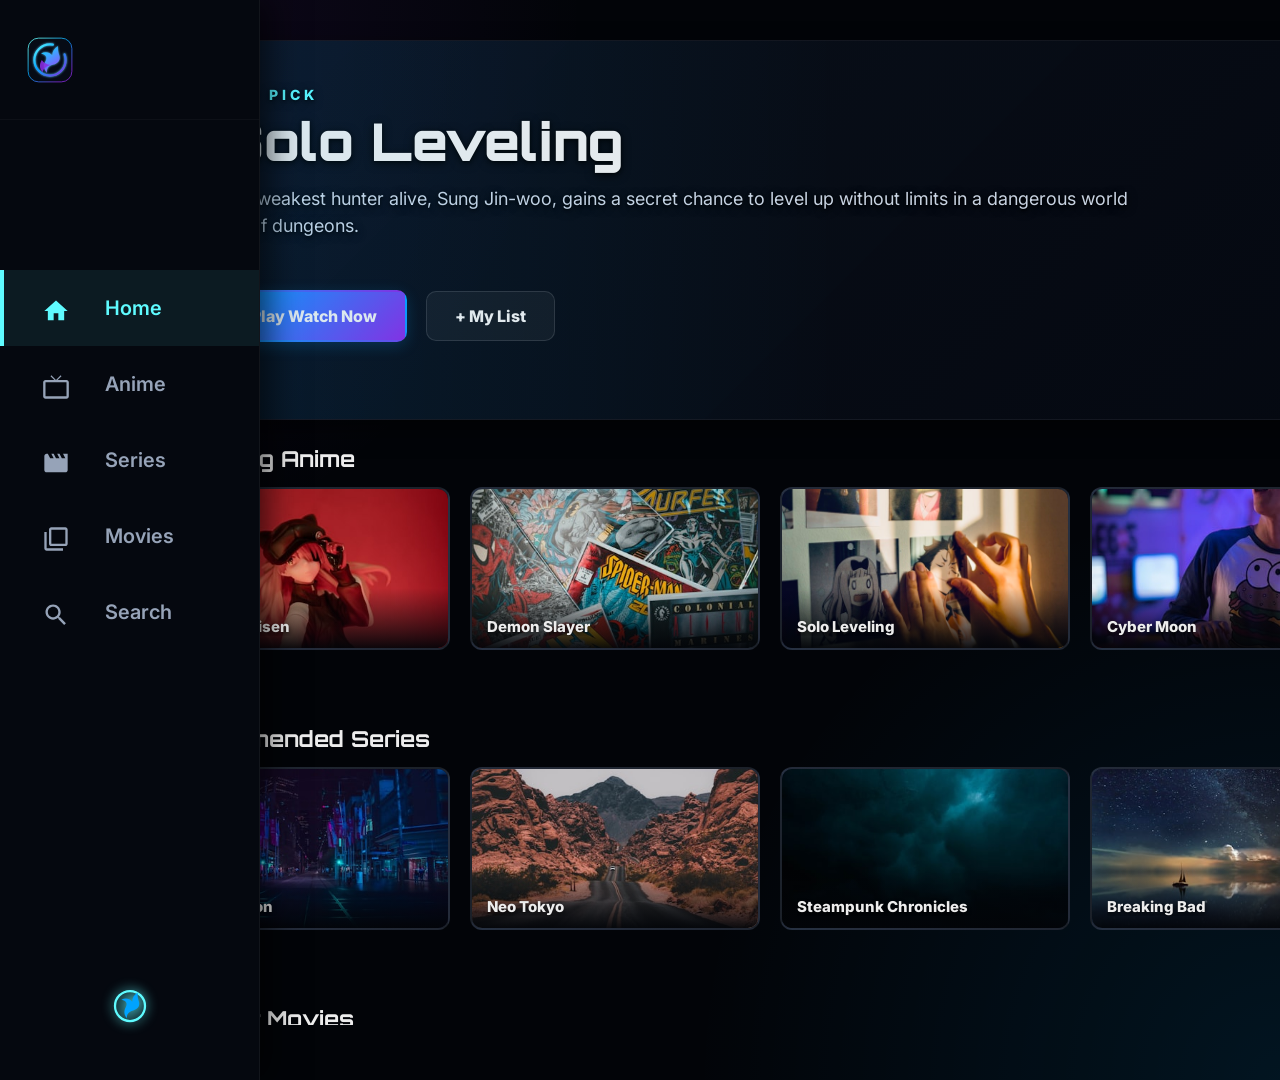
==== bravia/index.html @ 6b668cdc "Debug: Move window.onerror script block to index.html to catch JS syntax and parsing errors on legac" ====
<!DOCTYPE html>
<html lang="en">
<head>
  <meta charset="utf-8" />
  <title>Kura Streaming</title>
  <!-- Font imports with legacy browser support (Google Fonts) -->
  <link href="https://fonts.googleapis.com/css?family=Inter:400,600,800|Orbitron:700,900|Noto+Sans+JP:700&display=swap" rel="stylesheet" />
  <link rel="stylesheet" href="css/style.css?v=3" />
</head>
<body>

  <!-- Loading Screen (Splash Screen) -->
  <div id="splash-screen" class="splash-screen">
    <div class="splash-content">
      <img src="icons/kura-icon.svg" class="splash-logo" alt="Kura Logo" />
      <div class="splash-text">KURA <span class="splash-kanji" style="border:none;text-shadow:none;display:inline-block;vertical-align:middle;margin-left:10px;">
        <svg viewBox="0 0 512 512" width="56" height="56" fill="none" style="display:inline-block;vertical-align:middle;filter:drop-shadow(0 0 6px #5FFBFF);">
          <circle cx="256" cy="256" r="160" stroke="#5FFBFF" stroke-width="24"/>
          <path d="M337 112C298 137 279 170 280 211C252 174 208 166 164 189C216 199 233 226 209 272C189 309 191 354 225 388C218 344 242 316 290 303C343 288 366 250 350 205C340 177 336 149 337 112Z" fill="#00A3FF"/>
        </svg>
      </span></div>
      <div class="splash-loading-bar"><div class="splash-loading-progress"></div></div>
    </div>
  </div>

  <!-- Navigation Sidebar (Streaming Menu) -->
  <div class="sidebar" id="sidebar-menu">
    <div class="sidebar-logo">
      <img src="icons/kura-icon.svg" class="sidebar-logo-img" alt="Kura Icon" />
    </div>
    <div class="sidebar-items">
      <div class="sidebar-item active" id="sb-home" data-target="home">
        <span class="sb-icon">
          <svg viewBox="0 0 24 24" width="28" height="28" fill="currentColor" style="display:inline-block;vertical-align:middle;">
            <path d="M10 20v-6h4v6h5v-8h3L12 3 2 12h3v8z"/>
          </svg>
        </span>
        <span class="sb-label">Home</span>
      </div>
      <div class="sidebar-item" id="sb-animes" data-target="animes">
        <span class="sb-icon">
          <svg viewBox="0 0 24 24" width="28" height="28" fill="currentColor" style="display:inline-block;vertical-align:middle;">
            <path d="M21 6h-7.59l3.29-3.29L16 2l-4 4-4-4-.71.71L10.59 6H3c-1.1 0-2 .89-2 2v12c0 1.1.9 2 2 2h18c1.1 0 2-.9 2-2V8c0-1.11-.9-2-2-2zm0 14H3V8h18v12z"/>
          </svg>
        </span>
        <span class="sb-label">Anime</span>
      </div>
      <div class="sidebar-item" id="sb-series" data-target="series">
        <span class="sb-icon">
          <svg viewBox="0 0 24 24" width="28" height="28" fill="currentColor" style="display:inline-block;vertical-align:middle;">
            <path d="M18 4l2 4h-3l-2-4h-2l2 4h-3l-2-4H8l2 4H7L5 4H4c-1.1 0-1.99.9-1.99 2L2 18c0 1.1.9 2 2 2h16c1.1 0 2-.9 2-2V4h-4z"/>
          </svg>
        </span>
        <span class="sb-label">Series</span>
      </div>
      <div class="sidebar-item" id="sb-filmes" data-target="filmes">
        <span class="sb-icon">
          <svg viewBox="0 0 24 24" width="28" height="28" fill="currentColor" style="display:inline-block;vertical-align:middle;">
            <path d="M4 6H2v14c0 1.1.9 2 2 2h14v-2H4V6zm16-4H8c-1.1 0-2 .9-2 2v12c0 1.1.9 2 2 2h12c1.1 0 2-.9 2-2V4c0-1.1-.9-2-2-2zm0 14H8V4h12v12z"/>
          </svg>
        </span>
        <span class="sb-label">Movies</span>
      </div>
      <div class="sidebar-item" id="sb-search" data-target="search">
        <span class="sb-icon">
          <svg viewBox="0 0 24 24" width="28" height="28" fill="currentColor" style="display:inline-block;vertical-align:middle;">
            <path d="M15.5 14h-.79l-.28-.27C15.41 12.59 16 11.11 16 9.5 16 5.91 13.09 3 9.5 3S3 5.91 3 9.5 5.91 16 9.5 16c1.61 0 3.09-.59 4.23-1.57l.27.28v.79l5 4.99L20.49 19l-4.99-5zm-6 0C7.01 14 5 11.99 5 9.5S7.01 5 9.5 5 14 7.01 14 9.5 11.99 14 9.5 14z"/>
          </svg>
        </span>
        <span class="sb-label">Search</span>
      </div>
    </div>
    <div class="sidebar-footer" style="padding: 10px 0;">
      <svg viewBox="0 0 512 512" width="48" height="48" fill="none" style="display:block;margin:0 auto;filter:drop-shadow(0 0 6px #5FFBFF);">
        <circle cx="256" cy="256" r="160" stroke="#5FFBFF" stroke-width="24"/>
        <path d="M337 112C298 137 279 170 280 211C252 174 208 166 164 189C216 199 233 226 209 272C189 309 191 354 225 388C218 344 242 316 290 303C343 288 366 250 350 205C340 177 336 149 337 112Z" fill="#00A3FF"/>
      </svg>
    </div>
  </div>

  <!-- Main Content Container (offset right of the sidebar) -->
  <div id="main-content">

    <!-- VIEW: TITLE DETAILS (INFO + PIP) -->
    <div id="view-details" class="view">
      <div id="details-backdrop" class="details-backdrop-bg"><img id="details-backdrop-img" style="width:100%;height:100%;object-fit:cover;" src="" onerror="this.style.display='none';" /></div>
      <div class="details-overlay"></div>
      <div class="details-layout">
        <!-- Left Column: Info, Synopsis and Combos -->
        <div class="details-left">
          <div class="eyebrow" id="details-eyebrow">ANIME</div>
          <h1 id="details-title">Solo Leveling</h1>
          <div class="details-meta-row">
            <span class="meta-rating" id="details-rating">★ 9.4</span>
            <span class="meta-separator">·</span>
            <span id="details-year">2024</span>
            <span class="meta-separator">·</span>
            <span id="details-genres">Action, Adventure</span>
          </div>
          <p id="details-description">The weakest hunter alive, Sung Jin-woo, gains a secret chance to level up without limits in a dangerous world full of dungeons.</p>

          <div class="details-combos">
            <div class="combo-box" id="combo-audio">
              <span class="combo-label">Audio:</span>
              <span class="combo-value" id="val-audio">Japanese (Original)</span>
            </div>
            <div class="combo-box" id="combo-subtitle">
              <span class="combo-label">Subtitle:</span>
              <span class="combo-value" id="val-subtitle">Portuguese (SRT)</span>
            </div>
          </div>
        </div>

        <!-- Right Column: PiP Mini Player -->
        <div class="details-right">
          <div class="pip-container" id="details-pip-player">
            <video id="kuraPipPlayer" width="560" height="315" muted loop>
              <source id="pipSource" src="" type="video/mp4" />
            </video>
            <div class="pip-overlay">
              <span class="pip-icon">⛶</span>
              <span class="pip-text">Press ENTER for Full Screen</span>
            </div>
          </div>
        </div>
      </div>
    </div>

    <!-- FLOATING SELECTION MODAL (AUDIO OR SUBTITLE) -->
    <div id="selection-modal" class="options-modal">
      <div class="modal-title" id="modal-title-text">Select Option</div>
      <div class="modal-list" id="modal-options-list">
        <!-- Options injected via JS -->
      </div>
    </div>

    <!-- VIEW: CATALOG / CATEGORY BROWSE -->
    <div id="view-categories" class="view">
      <div class="categories-header">
        <div class="categories-title-container">
          <h2 id="categories-title">Catalog: Anime</h2>
          <div id="catalog-filter-btn" class="catalog-filter-btn">
            <span class="btn-icon" style="display:inline-block;vertical-align:middle;">
              <svg viewBox="0 0 24 24" width="20" height="20" fill="currentColor" style="display:inline-block;vertical-align:middle;">
                <path d="M15.5 14h-.79l-.28-.27C15.41 12.59 16 11.11 16 9.5 16 5.91 13.09 3 9.5 3S3 5.91 3 9.5 5.91 16 9.5 16c1.61 0 3.09-.59 4.23-1.57l.27.28v.79l5 4.99L20.49 19l-4.99-5zm-6 0C7.01 14 5 11.99 5 9.5S7.01 5 9.5 5 14 7.01 14 9.5 11.99 14 9.5 14z"/>
              </svg>
            </span>
            <span style="display:inline-block;vertical-align:middle;">Filter in Search</span>
          </div>
        </div>
      </div>
      <div class="categories-grid-viewport">
        <div class="categories-grid" id="categories-items-grid">
          <!-- Card grid populated via JS -->
        </div>
      </div>
    </div>

    <!-- VIEW: HOME -->
    <div id="view-home" class="view active">
      <!-- Hero Section: Featured Title -->
      <div class="hero" id="hero-banner">
        <div class="hero-glow-left"></div>
        <div class="hero-content">
          <div id="hero-details-wrapper">
            <div class="eyebrow" id="hero-eyebrow">Top Pick</div>
            <h1 id="hero-title">Solo Leveling</h1>
            <p id="hero-description">The weakest hunter alive, Sung Jin-woo, gains a secret chance to level up without limits in a dangerous world full of dungeons.</p>
          </div>
          <div class="buttons">
            <div class="btn" id="hero-btn-play">Play Watch Now</div>
            <div class="btn alt" id="hero-btn-list">+ My List</div>
          </div>
        </div>
        <div class="hero-feature">
          <div class="poster-card" id="hero-poster"><img id="hero-poster-img" style="width:100%;height:100%;object-fit:cover;" src="" onerror="this.style.display='none';" /></div>
        </div>
      </div>

      <!-- Vertically Scrollable Rails Container -->
      <div class="rails-viewport" id="rails-viewport">
        <div class="rails-y-container" id="rails-y-container">

          <!-- Rail 1: Anime -->
          <div class="section" id="section-0">
            <h3 class="section-title">Trending Anime</h3>
            <div class="rail-container">
              <div class="rail" id="rail-0">
                <!-- Populated via JS -->
              </div>
            </div>
          </div>

          <!-- Rail 2: Series -->
          <div class="section" id="section-1">
            <h3 class="section-title">Recommended Series</h3>
            <div class="rail-container">
              <div class="rail" id="rail-1">
                <!-- Populated via JS -->
              </div>
            </div>
          </div>

          <!-- Rail 3: Movies -->
          <div class="section" id="section-2">
            <h3 class="section-title">Popular Movies</h3>
            <div class="rail-container">
              <div class="rail" id="rail-2">
                <!-- Populated via JS -->
              </div>
            </div>
          </div>

        </div>
      </div>
    </div>

    <!-- VIEW: SEARCH -->
    <div id="view-search" class="view">
      <div class="search-layout">
        <!-- Left Column: Search Field and Keyboard -->
        <div class="search-left-panel">
          <div class="search-input-box" id="search-box">
            <span class="search-icon">⌕</span>
            <div class="search-placeholder" id="search-input-text">Type to search...</div>
          </div>

          <!-- Virtual Keyboard for Remote Control -->
          <div class="keyboard" id="virtual-keyboard">
            <!-- Keys generated dynamically by keyboard.js -->
          </div>
        </div>

        <!-- Right Column: Filters + Results -->
        <div class="search-right-panel">
          <div class="search-filters-group" id="search-filters-container" style="margin-bottom: 20px;">
            <!-- Search filters injected via JS -->
          </div>
          <h3 class="search-results-title" id="results-title" style="margin-top: 10px;">Search Results</h3>
          <div class="search-results" id="search-results-list">
            <!-- Result items inserted dynamically -->
            <div class="search-no-results">Use the keyboard to start searching.</div>
          </div>
        </div>
      </div>
    </div>

  </div> <!-- end main-content -->

  <!-- VIEW: VIDEO PLAYER (OVERLAY) -->
  <div id="view-player" class="player-overlay">
    <video id="kuraPlayer" width="1920" height="1080">
      <source id="playerSource" src="" type="video/mp4" />
    </video>

    <!-- SRT Subtitles -->
    <div id="subtitles" class="player-subtitles"></div>

    <!-- Controls -->
    <div id="player-controls" class="player-controls">
      <div class="player-title" id="player-media-title">Solo Leveling - Episode 1</div>
      <div class="player-timeline-bar">
        <div class="player-timeline-progress" id="player-progress"></div>
      </div>
      <div class="player-time-row">
        <span id="player-current-time">00:00</span>
        <span id="player-total-time">00:00</span>
      </div>
      <div class="player-instructions">Press BACK to return to the catalog</div>
    </div>
  </div>

  <!-- Scripts -->
  <script>
    window.onerror = function(message, source, lineno, colno, error) {
      var errText = "Global Error: " + message + " at " + source + ":" + lineno + (colno ? ":" + colno : "");
      alert(errText);
      var splash = document.getElementById('splash-screen');
      if (splash) {
        splash.style.display = 'block';
        var splashContent = splash.querySelector('.splash-content');
        if (splashContent) {
          splashContent.innerHTML += '<div style="color:#ff5f5f; font-size:18px; margin-top:20px; text-align:left; background: rgba(0,0,0,0.85); padding:15px; border:2px solid red; font-family:monospace; word-wrap:break-word; z-index: 10000; position: relative;">' + errText + '</div>';
        }
      }
      return false;
    };
  </script>
  <script src="js/keyboard.js?v=3"></script>
  <script src="js/app.js?v=3"></script>
</body>
</html>
---- bravia/css/style.css ----
/* ==========================================================================
   KURA BRAVIA APP — STYLE SYSTEM (Bravia 2012 / Opera Presto Compliant)
   - Fundo Super Escuro para Cinema
   - Barra Lateral Dinâmica (Sidebar)
   - Trilhos Verticais e Horizontais Otimizados
   ========================================================================== */

/* Reset Geral e Fundo */
* {
  box-sizing: border-box;
  margin: 0;
  padding: 0;
}

body {
  background-color: #020408; /* Fundo extremamente escuro */
  background-image: 
    radial-gradient(circle at 0% 0%, rgba(138, 43, 226, 0.12), transparent 35%),
    radial-gradient(circle at 100% 100%, rgba(0, 163, 255, 0.1), transparent 35%);
  color: #EDEDED;
  font-family: 'Inter', Arial, sans-serif;
  overflow: hidden;
  width: 1920px;
  height: 1080px;
}

/* ==========================================================================
   TELA DE CARREGAMENTO (SPLASH SCREEN)
   ========================================================================== */
.splash-screen {
  position: absolute;
  top: 0;
  left: 0;
  width: 1920px;
  height: 1080px;
  background-color: #020408;
  z-index: 9999;
  display: block;
}

.splash-content {
  position: absolute;
  top: 50%;
  left: 50%;
  width: 600px;
  height: 400px;
  margin-top: -200px;
  margin-left: -300px;
  text-align: center;
}

.splash-logo {
  height: 180px;
  margin-bottom: 25px;
}

.splash-text {
  font-family: 'Orbitron', sans-serif;
  font-weight: 900;
  font-size: 56px;
  letter-spacing: 4px;
  color: #EDEDED;
  margin-bottom: 30px;
}

.splash-kanji {
  color: #5FFBFF;
  border-left: 2px solid #5FFBFF;
  padding-left: 15px;
  text-shadow: 0 0 10px #5FFBFF;
}

.splash-loading-bar {
  width: 380px;
  height: 6px;
  background-color: #111827;
  margin: 0 auto;
  border-radius: 3px;
  overflow: hidden;
}

.splash-loading-progress {
  width: 30%;
  height: 100%;
  background: linear-gradient(90deg, #00A3FF, #8A2BE2);
  border-radius: 3px;
}

/* ==========================================================================
   BARRA LATERAL DE NAVEGAÇÃO (SIDEBAR)
   ========================================================================== */
.sidebar {
  position: absolute;
  top: 0;
  left: 0;
  width: 100px;
  height: 1080px;
  background-color: #05080F;
  border-right: 1px solid rgba(255, 255, 255, 0.05);
  z-index: 100;
  overflow: hidden;
}

.sidebar.expanded {
  width: 260px;
  box-shadow: 10px 0 30px rgba(0, 0, 0, 0.6);
}

.sidebar-logo {
  height: 120px;
  width: 100%;
  display: block;
  padding-left: 25px;
  padding-top: 35px;
  border-bottom: 1px solid rgba(255, 255, 255, 0.03);
  box-sizing: border-box;
}

.sidebar-logo-img {
  height: 50px;
  width: 50px;
  display: inline-block;
  vertical-align: middle;
}

.sidebar-items {
  margin-top: 150px;
  width: 100%;
}

.sidebar-item {
  display: block;
  height: 76px;
  padding-left: 32px;
  color: #96A3B8;
  cursor: pointer;
  border-left: 4px solid transparent;
  width: 260px; /* Largura total interna para caber os textos */
  box-sizing: border-box;
}

.sb-icon {
  font-size: 32px;
  width: 40px;
  margin-right: 25px;
  text-align: center;
  display: inline-block;
  vertical-align: middle;
  line-height: 76px;
}

.sb-icon svg {
  width: 28px !important;
  height: 28px !important;
  display: inline-block;
  vertical-align: middle;
}

.sb-label {
  font-family: 'Inter', sans-serif;
  font-weight: 600;
  font-size: 20px;
  opacity: 0;
  white-space: nowrap;
  display: inline-block;
  vertical-align: middle;
  line-height: 76px;
}

/* Exibe os textos quando expandido */
.sidebar.expanded .sb-label {
  opacity: 1;
}

/* Foco e Ativo na Sidebar */
.sidebar-item.focused {
  color: #5FFBFF;
  background-color: rgba(95, 251, 255, 0.08);
  border-left: 4px solid #5FFBFF;
}

.sidebar-item.active {
  color: #00A3FF;
}

.sidebar-item.active.focused {
  color: #5FFBFF;
}

.sidebar-footer {
  position: absolute;
  bottom: 40px;
  left: 0;
  width: 100%;
  text-align: center;
}

.logo-kanji {
  font-family: 'Noto Sans JP', sans-serif;
  font-size: 36px;
  color: #5FFBFF;
  text-shadow: 0 0 10px #5FFBFF;
}

/* ==========================================================================
   CONTEÚDO PRINCIPAL (ÁREA DE VISUALIZAÇÕES)
   ========================================================================== */
#main-content {
  position: absolute;
  top: 0;
  left: 100px; /* Sidebar fixa em 100px */
  width: 1820px;
  height: 1080px;
  z-index: 5;
}

.view {
  position: absolute;
  top: 0;
  left: 0;
  width: 1820px;
  height: 1080px;
  padding: 40px 60px 40px 60px;
  opacity: 0;
  visibility: hidden;
}

.view.active {
  opacity: 1;
  visibility: visible;
}

@keyframes fadeIn {
  from { opacity: 0; transform: translate3d(0, 10px, 0); }
  to { opacity: 1; transform: translate3d(0, 0, 0); }
}

.fade-in-el {
  animation: fadeIn 0.25s ease-out forwards;
}

/* ==========================================================================
   SEÇÃO HERO (DESTAQUE)
   ========================================================================== */
.hero {
  position: relative;
  width: 1700px;
  height: 380px;
  border-radius: 20px;
  background: linear-gradient(135deg, rgba(16, 24, 40, 0.6), rgba(3, 7, 14, 0.95));
  border: 1px solid rgba(255, 255, 255, 0.05);
  margin-bottom: 25px;
  overflow: hidden;
  box-shadow: 0 10px 25px rgba(0, 0, 0, 0.5);
}

.hero-glow-left {
  position: absolute;
  left: 0;
  top: 0;
  width: 40%;
  height: 100%;
  background: linear-gradient(90deg, rgba(0, 163, 255, 0.1), transparent);
  pointer-events: none;
}

.hero-content {
  float: left;
  width: 1050px;
  height: 100%;
  padding: 45px 60px;
}

.eyebrow {
  color: #5FFBFF;
  text-transform: uppercase;
  letter-spacing: 4px;
  font-weight: 800;
  font-size: 14px;
  margin-bottom: 10px;
  text-shadow: 0 2px 10px rgba(0, 0, 0, 0.95), 0 1px 3px rgba(0, 0, 0, 0.9);
}

.hero h1 {
  font-family: 'Orbitron', sans-serif;
  font-weight: 900;
  font-size: 52px;
  margin-bottom: 15px;
  line-height: 1.1;
  color: #EDEDED;
  text-shadow: 0 2px 10px rgba(0, 0, 0, 0.95), 0 1px 3px rgba(0, 0, 0, 0.9);
}

.hero p {
  color: #c8d3e2;
  font-size: 18px;
  line-height: 1.5;
  margin-bottom: 25px;
  height: 80px;
  overflow: hidden;
  text-shadow: 0 2px 10px rgba(0, 0, 0, 0.95), 0 1px 3px rgba(0, 0, 0, 0.9);
}

.buttons {
  display: block;
}

.btn {
  display: inline-block;
  vertical-align: middle;
  font-family: 'Inter', sans-serif;
  font-weight: 800;
  font-size: 16px;
  color: #EDEDED;
  background: linear-gradient(135deg, #00A3FF, #8A2BE2);
  padding: 14px 28px;
  border-radius: 10px;
  margin-right: 15px;
  box-shadow: 0 4px 15px rgba(0, 163, 255, 0.2);
  border: 2px solid transparent;
}

.btn.alt {
  background: rgba(255, 255, 255, 0.05);
  border: 1px solid rgba(255, 255, 255, 0.12);
  box-shadow: none;
}

.btn.focused {
  border: 2px solid #5FFBFF;
  box-shadow: 0 0 18px rgba(95, 251, 255, 0.7);
  transform: scale(1.02);
}

.hero-feature {
  float: right;
  width: 590px;
  height: 100%;
  position: relative;
}

#hero-details-wrapper, .poster-card {
  transition: opacity 0.15s ease-out;
  opacity: 1;
}

.poster-card {
  width: 500px;
  height: 290px;
  position: absolute;
  top: 45px;
  right: 50px;
  border-radius: 12px;
  background-size: cover;
  background-position: center;
  border: 1px solid rgba(255, 255, 255, 0.1);
  background: linear-gradient(135deg, #151f32 0%, #080d16 100%);
}

/* ==========================================================================
   VIEWPORT E ROLAGEM VERTICAL DE TRILHOS (RAILS)
   ========================================================================== */
.rails-viewport {
  position: relative;
  width: 1700px;
  height: 580px; /* Área visível para os trilhos */
  overflow: hidden;
}

.rails-y-container {
  position: absolute;
  top: 0;
  left: 0;
  width: 100%;
}

.section {
  width: 100%;
  height: 270px; /* Altura de cada trilho individual */
  margin-bottom: 10px;
}

.section-title {
  font-family: 'Orbitron', sans-serif;
  font-size: 22px;
  font-weight: 700;
  margin-bottom: 15px;
  color: #EDEDED;
  padding-left: 5px;
}

.rail-container {
  width: 100%;
  height: 210px;
  overflow: hidden;
  position: relative;
}

.rail {
  position: absolute;
  top: 0;
  left: 0;
  height: 210px;
  white-space: nowrap;
}

/* Card de Mídia */
.card {
  display: inline-block;
  vertical-align: top;
  width: 290px;
  height: 163px;
  border-radius: 12px;
  margin-right: 20px;
  border: 2px solid rgba(255, 255, 255, 0.08);
  background: linear-gradient(135deg, #151f32 0%, #080d16 100%);
  position: relative;
  overflow: hidden;
}

.card-img {
  position: absolute;
  top: 0;
  left: 0;
  width: 100%;
  height: 100%;
  object-fit: cover;
}

.card-overlay {
  position: absolute;
  bottom: 0;
  left: 0;
  width: 100%;
  height: 60px;
  background: linear-gradient(to top, rgba(2, 4, 8, 0.95), transparent);
  padding: 12px 15px;
  box-sizing: border-box;
}

.card-title {
  font-size: 15px;
  font-weight: 800;
  color: #EDEDED;
  overflow: hidden;
  text-overflow: ellipsis;
  white-space: nowrap;
  width: 100%;
  text-shadow: 0 2px 4px rgba(0,0,0,0.8);
  position: absolute;
  bottom: 12px;
  left: 15px;
  right: 15px;
  width: auto;
}

.card.focused {
  border: 2px solid #5FFBFF;
  box-shadow: 0 0 16px rgba(95, 251, 255, 0.75);
}

/* ==========================================================================
   TELA DE BUSCA (Ajustada para o novo container)
   ========================================================================== */
.search-layout {
  width: 1700px;
  height: 900px;
  margin-top: 40px;
}

.search-left-panel {
  float: left;
  width: 760px;
  height: 100%;
}

.search-input-box {
  width: 700px;
  height: 70px;
  background-color: #0A0E17;
  border: 2px solid rgba(255, 255, 255, 0.08);
  border-radius: 12px;
  margin-bottom: 30px;
  padding: 0 25px;
  display: flex;
  align-items: center;
}

.search-input-box.focused {
  border: 2px solid #5FFBFF;
  box-shadow: 0 0 15px rgba(95, 251, 255, 0.35);
}

.search-icon {
  font-size: 28px;
  color: #96A3B8;
  margin-right: 15px;
}

.search-placeholder {
  font-size: 22px;
  color: #96A3B8;
  width: 100%;
  overflow: hidden;
  white-space: nowrap;
}

/* Teclado */
.keyboard {
  width: 700px;
  height: 480px;
}

.keyboard-row {
  margin-bottom: 12px;
  clear: both;
}

.key {
  float: left;
  width: 56px;
  height: 56px;
  background-color: #0A0E17;
  border: 1px solid rgba(255, 255, 255, 0.08);
  color: #EDEDED;
  font-size: 20px;
  font-weight: 800;
  text-align: center;
  line-height: 56px;
  margin-right: 12px;
  border-radius: 8px;
  cursor: pointer;
}

.key.space {
  width: 260px;
}

.key.backspace, .key.clear {
  width: 124px;
  font-size: 16px;
}

.key.focused {
  background: linear-gradient(135deg, #00A3FF, #8A2BE2);
  border: 1px solid #5FFBFF;
  color: #FFFFFF;
  box-shadow: 0 0 15px rgba(95, 251, 255, 0.6);
}

/* Resultados Busca */
.search-right-panel {
  float: right;
  width: 900px;
  height: 100%;
  padding-left: 40px;
  border-left: 1px solid rgba(255, 255, 255, 0.05);
}

.search-results-title {
  font-family: 'Orbitron', sans-serif;
  font-size: 24px;
  color: #EDEDED;
  margin-bottom: 25px;
}

.search-results {
  width: 100%;
  height: 700px;
  overflow-y: hidden;
}

.search-no-results {
  font-size: 20px;
  color: #96A3B8;
  text-align: center;
  margin-top: 200px;
}

.result-item {
  width: 820px;
  height: 110px;
  background-color: #0A0E17;
  border: 1px solid rgba(255, 255, 255, 0.08);
  border-radius: 12px;
  margin-bottom: 15px;
  padding: 12px 20px;
  display: flex;
  align-items: center;
}

.result-item.focused {
  border: 2px solid #5FFBFF;
  box-shadow: 0 0 15px rgba(95, 251, 255, 0.55);
}

.result-thumb {
  width: 140px;
  height: 80px;
  border-radius: 8px;
  background-size: cover;
  background-position: center;
  margin-right: 20px;
}

.result-info {
  flex: 1;
}

.result-title {
  font-size: 20px;
  font-weight: 800;
  color: #EDEDED;
  margin-bottom: 6px;
}

.result-meta {
  font-size: 14px;
  color: #96A3B8;
}

/* ==========================================================================
   REPRODUTOR DE VÍDEO (OVERLAY)
   ========================================================================== */
.player-overlay {
  display: none;
  position: absolute;
  top: 0;
  left: 0;
  width: 1920px;
  height: 1080px;
  background-color: #000000;
  z-index: 999;
}

.player-overlay.active {
  display: block;
}

#kuraPlayer {
  position: absolute;
  top: 0;
  left: 0;
  width: 1920px;
  height: 1080px;
  z-index: 1000;
  background-color: #000000;
}

.player-subtitles {
  position: absolute;
  bottom: 120px;
  left: 0;
  width: 1920px;
  text-align: center;
  z-index: 1002;
  font-size: 42px;
  font-weight: 800;
  color: #FFFFFF;
  font-family: 'Inter', sans-serif;
  text-shadow: 
    3px 3px 0px #000, 
    -3px -3px 0px #000, 
    3px -3px 0px #000, 
    -3px 3px 0px #000, 
    0px 3px 0px #000, 
    0px -3px 0px #000, 
    3px 0px 0px #000, 
    -3px 0px 0px #000;
  padding: 0 100px;
  pointer-events: none;
}

.player-controls {
  position: absolute;
  bottom: 0;
  left: 0;
  width: 1920px;
  height: 220px;
  background: linear-gradient(to top, rgba(2, 4, 8, 0.98) 60%, transparent);
  padding: 40px 100px;
  z-index: 1001;
  display: block;
  opacity: 1;
  transition: opacity 0.5s ease-out;
}

.player-controls.hidden {
  opacity: 0;
  pointer-events: none;
}

.player-title {
  font-family: 'Orbitron', sans-serif;
  font-size: 26px;
  font-weight: 800;
  color: #EDEDED;
  margin-bottom: 15px;
}

.player-timeline-bar {
  width: 1720px;
  height: 8px;
  background-color: rgba(255, 255, 255, 0.12);
  border-radius: 4px;
  margin-bottom: 12px;
  position: relative;
}

.player-timeline-progress {
  width: 0%;
  height: 100%;
  background: linear-gradient(90deg, #00A3FF, #8A2BE2);
  border-radius: 4px;
  position: absolute;
  top: 0;
  left: 0;
}

.player-time-row {
  display: flex;
  justify-content: space-between;
  font-size: 16px;
  color: #96A3B8;
  margin-bottom: 10px;
}

.player-instructions {
  font-size: 14px;
  color: #5FFBFF;
  text-align: center;
  letter-spacing: 1px;
  text-transform: uppercase;
}

/* ==========================================================================
   TELA DE CATEGORIAS / FILTRAGEM DE GÊNEROS
   ========================================================================== */
.categories-header {
  margin-bottom: 25px;
}

.categories-title-container {
  display: block;
  position: relative;
  margin-bottom: 20px;
  width: 1700px;
}

.catalog-filter-btn {
  font-family: 'Inter', sans-serif;
  font-weight: 700;
  font-size: 15px;
  color: #EDEDED;
  background: rgba(255, 255, 255, 0.05);
  border: 1px solid rgba(255, 255, 255, 0.12);
  border-radius: 12px;
  padding: 10px 22px;
  cursor: pointer;
  transition: all 0.15s ease-out;
  display: inline-block;
  position: absolute;
  right: 0;
  bottom: -5px;
  box-sizing: border-box;
  white-space: nowrap;
}

.catalog-filter-btn.focused {
  background: linear-gradient(135deg, #00A3FF, #8A2BE2);
  border-color: #5FFBFF;
  box-shadow: 0 0 15px rgba(95, 251, 255, 0.55);
  transform: scale(1.05);
}

.catalog-filter-btn .btn-icon {
  display: inline-block;
  vertical-align: middle;
  margin-right: 8px;
}

#categories-title {
  font-family: 'Orbitron', sans-serif;
  font-size: 32px;
  font-weight: 700;
  color: #EDEDED;
  margin-bottom: 0px;
}

.filters-group {
  display: block;
  margin-top: 15px;
  margin-bottom: 25px;
}

.filter-row-container {
  display: block;
  margin-bottom: 12px;
  height: 38px;
  line-height: 38px;
}

.filter-row-label {
  display: inline-block;
  font-family: 'Orbitron', sans-serif;
  font-size: 14px;
  color: #96A3B8;
  width: 140px;
  text-transform: uppercase;
  vertical-align: middle;
}

.filter-row-items {
  display: inline-block;
  vertical-align: middle;
}

.filter-tab {
  display: inline-block;
  padding: 0 20px;
  height: 32px;
  line-height: 30px;
  background-color: rgba(255, 255, 255, 0.04);
  border: 1px solid rgba(255, 255, 255, 0.08);
  color: #96A3B8;
  border-radius: 16px;
  font-size: 15px;
  font-weight: 600;
  margin-right: 12px;
  cursor: pointer;
  vertical-align: middle;
  box-sizing: border-box;
  transition: all 0.15s ease-out;
}

.filter-tab.active {
  color: #5FFBFF;
  background-color: rgba(0, 163, 255, 0.15);
  border-color: #00A3FF;
  font-weight: 800;
}

.filter-tab.focused {
  border-color: #5FFBFF;
  box-shadow: 0 0 12px rgba(95, 251, 255, 0.5);
  color: #5FFBFF;
  background-color: rgba(95, 251, 255, 0.08);
}

.categories-grid-viewport {
  width: 1700px;
  height: 720px;
  overflow: hidden;
  position: relative;
}

.categories-grid {
  width: 100%;
  position: absolute;
  top: 0;
  left: 0;
}

/* Grid Cards (Exibidos em 4 Colunas) */
.grid-card {
  display: inline-block;
  vertical-align: top;
  width: 390px;
  height: 220px;
  border-radius: 12px;
  margin-right: 30px;
  margin-bottom: 30px;
  border: 2px solid rgba(255, 255, 255, 0.08);
  background: linear-gradient(135deg, #151f32 0%, #080d16 100%);
  position: relative;
  overflow: hidden;
}

.grid-card-img {
  position: absolute;
  top: 0;
  left: 0;
  width: 100%;
  height: 100%;
  object-fit: cover;
}

.grid-card-overlay {
  position: absolute;
  bottom: 0;
  left: 0;
  width: 100%;
  height: 70px;
  background: linear-gradient(to top, rgba(2, 4, 8, 0.95), transparent);
  padding: 12px 18px;
  box-sizing: border-box;
}

.grid-card-title {
  font-size: 16px;
  font-weight: 800;
  color: #EDEDED;
  overflow: hidden;
  text-overflow: ellipsis;
  white-space: nowrap;
  width: 100%;
  text-shadow: 0 2px 4px rgba(0,0,0,0.8);
  position: absolute;
  bottom: 12px;
  left: 18px;
  right: 18px;
  width: auto;
}

.grid-card.focused {
  border: 2px solid #5FFBFF;
  box-shadow: 0 0 16px rgba(95, 251, 255, 0.75);
}

.categories-no-results {
  font-size: 20px;
  color: #96A3B8;
  text-align: center;
  margin-top: 150px;
}

/* ==========================================================================
   TELA DE DETALHES COM PLAYER PIP
   ========================================================================== */
.details-backdrop-bg {
  position: absolute;
  left: 0;
  top: 0;
  width: 1820px;
  height: 1080px;
  background-size: cover;
  background-position: center;
  z-index: 1;
  background-repeat: no-repeat;
}

.details-overlay {
  position: absolute;
  left: 0;
  top: 0;
  width: 1820px;
  height: 1080px;
  /* Camada preta translúcida uniforme + gradiente para garantir contraste legível da sinopse e textos */
  background: rgba(2, 4, 8, 0.8) linear-gradient(to right, #020408 50%, rgba(2, 4, 8, 0.4) 100%);
  z-index: 2;
}

/* Modal Suspenso para Escolha de Áudio / Legenda (Design Premium) */
.options-modal {
  display: none;
  position: absolute;
  top: 50%;
  left: 50%;
  width: 540px;
  margin-top: -240px;
  margin-left: -270px;
  background-color: #0A0E17;
  background-image: linear-gradient(135deg, rgba(10, 14, 23, 0.98), rgba(3, 7, 14, 0.99));
  border: 2px solid rgba(255, 255, 255, 0.12);
  border-radius: 20px;
  padding: 35px;
  z-index: 500;
  box-shadow: 0 20px 50px rgba(0, 0, 0, 0.95);
}

.modal-title {
  font-family: 'Orbitron', sans-serif;
  font-size: 24px;
  font-weight: 800;
  color: #5FFBFF;
  margin-bottom: 25px;
  text-align: center;
  letter-spacing: 1px;
  text-transform: uppercase;
}

.modal-list {
  display: block;
}

.modal-item {
  padding: 16px 24px;
  font-size: 18px;
  color: #96A3B8;
  border-radius: 12px;
  margin-bottom: 12px;
  cursor: pointer;
  display: flex;
  justify-content: space-between;
  align-items: center;
  border: 1px solid transparent;
  transition: all 0.15s ease-out;
  background-color: rgba(255, 255, 255, 0.02);
}

.modal-item.selected {
  color: #00A3FF;
  font-weight: 800;
}

.modal-item.focused {
  background-color: rgba(95, 251, 255, 0.08);
  border-color: #5FFBFF;
  color: #5FFBFF;
  box-shadow: 0 0 15px rgba(95, 251, 255, 0.35);
}

.modal-item-check {
  font-size: 20px;
  color: #5FFBFF;
  font-weight: 800;
}

.details-layout {
  position: relative;
  z-index: 3;
  width: 1700px;
  height: 800px;
  margin-top: 80px;
  padding-left: 20px;
}

.details-left {
  float: left;
  width: 980px;
  padding-right: 40px;
}

.details-right {
  float: right;
  width: 680px;
  padding-top: 60px;
  display: flex;
  justify-content: center;
}

.details-meta-row {
  font-size: 20px;
  color: #c8d3e2;
  margin-bottom: 25px;
  font-weight: 600;
  text-shadow: 0 2px 8px rgba(0, 0, 0, 0.95), 0 1px 3px rgba(0, 0, 0, 0.9);
}

.meta-rating {
  color: #FFC700;
  font-weight: 800;
}

.meta-separator {
  margin: 0 10px;
  color: rgba(255, 255, 255, 0.2);
}

#details-title {
  font-family: 'Orbitron', sans-serif;
  font-weight: 900;
  font-size: 56px;
  margin-bottom: 18px;
  line-height: 1.1;
  color: #EDEDED;
  text-shadow: 0 2px 12px rgba(0, 0, 0, 0.98), 0 1px 4px rgba(0, 0, 0, 0.95);
}

#details-description {
  color: #c8d3e2;
  font-size: 19px;
  line-height: 1.6;
  margin-bottom: 40px;
  height: 160px;
  overflow: hidden;
  text-shadow: 0 2px 8px rgba(0, 0, 0, 0.95), 0 1px 3px rgba(0, 0, 0, 0.9);
}

.details-combos {
  display: block;
}

.combo-box {
  display: inline-block;
  background-color: rgba(255, 255, 255, 0.04);
  border: 1px solid rgba(255, 255, 255, 0.08);
  padding: 16px 28px;
  border-radius: 12px;
  margin-right: 20px;
  cursor: pointer;
}

.combo-box.focused {
  border: 2px solid #5FFBFF;
  box-shadow: 0 0 15px rgba(95, 251, 255, 0.55);
  background-color: rgba(95, 251, 255, 0.08);
}

.combo-label {
  color: #96A3B8;
  margin-right: 12px;
  font-weight: 600;
  font-size: 17px;
}

.combo-value {
  color: #EDEDED;
  font-weight: 800;
  font-size: 17px;
}

/* Picture-in-Picture Mini Player */
.pip-container {
  width: 560px;
  height: 315px;
  border-radius: 16px;
  overflow: hidden;
  position: relative;
  border: 2px solid rgba(255, 255, 255, 0.08);
  background-color: #000000;
  box-shadow: 0 10px 30px rgba(0,0,0,0.6);
}

.pip-container.focused {
  border: 2px solid #5FFBFF;
  box-shadow: 0 0 25px rgba(95, 251, 255, 0.8);
}

#kuraPipPlayer {
  width: 100%;
  height: 100%;
  object-fit: cover;
  background-color: #000000;
  border-radius: 16px;
}

.pip-overlay {
  position: absolute;
  bottom: 0;
  left: 0;
  width: 100%;
  height: 60px;
  background: linear-gradient(to top, rgba(0, 0, 0, 0.9), transparent);
  display: flex;
  align-items: center;
  justify-content: center;
  color: #EDEDED;
  font-size: 15px;
  font-weight: 600;
  pointer-events: none;
}

.pip-icon {
  font-size: 20px;
  margin-right: 8px;
  color: #5FFBFF;
}
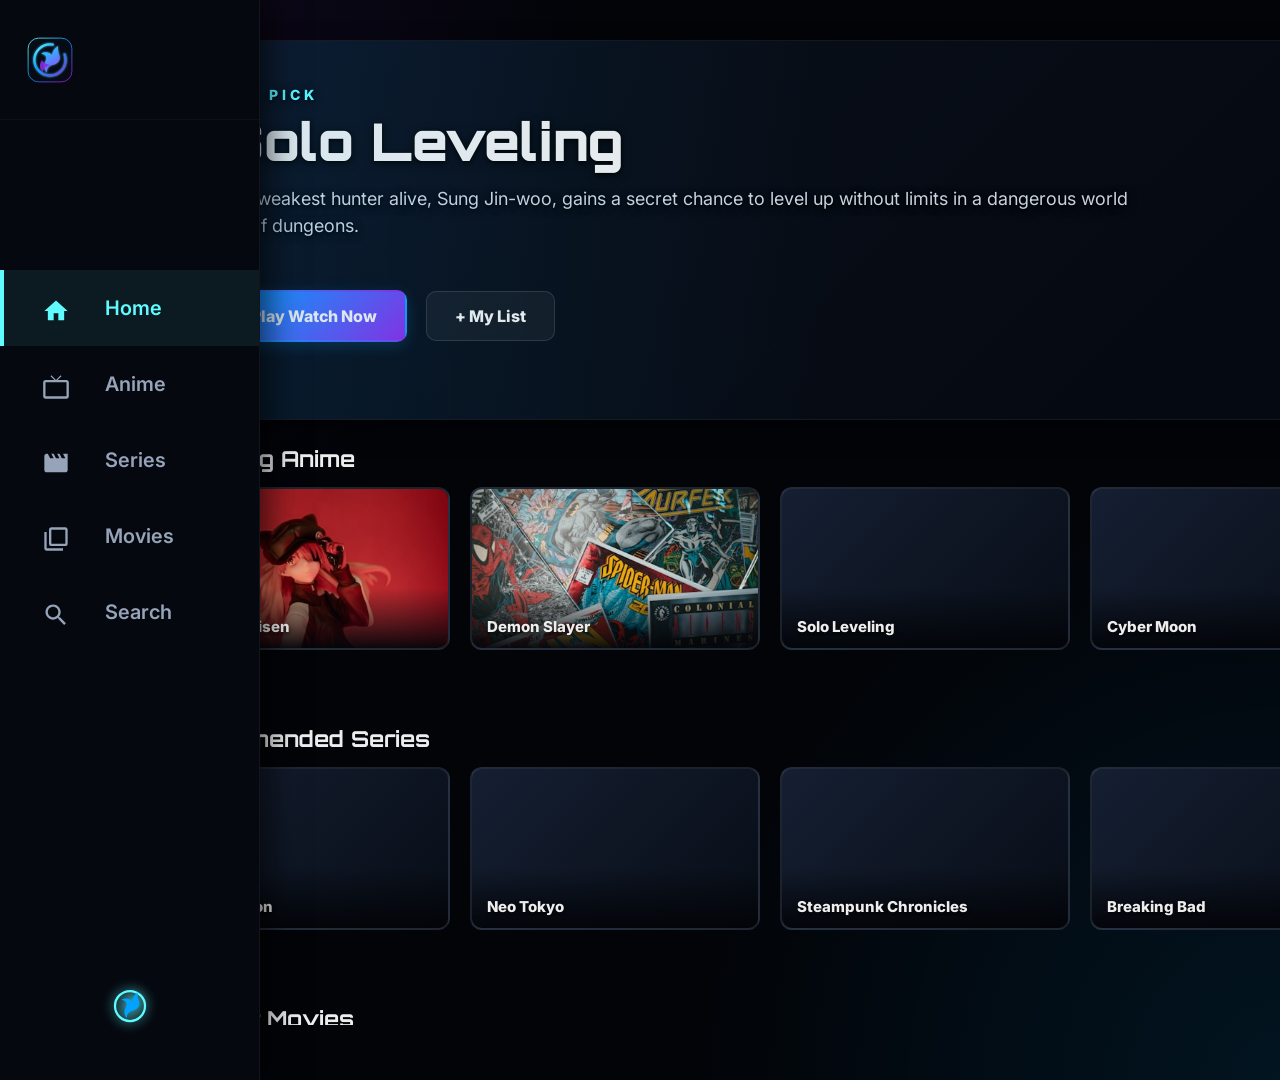
==== commit e78cbe3d: "Fix: Move catalog filter button next to title on the left and increase background contrast" ====
--- a/bravia/index.html
+++ b/bravia/index.html
@@ -5,7 +5,7 @@
   <title>Kura Streaming</title>
   <!-- Font imports with legacy browser support (Google Fonts) -->
   <link href="https://fonts.googleapis.com/css?family=Inter:400,600,800|Orbitron:700,900|Noto+Sans+JP:700&display=swap" rel="stylesheet" />
-  <link rel="stylesheet" href="css/style.css?v=3" />
+  <link rel="stylesheet" href="css/style.css?v=5" />
 </head>
 <body>
 
@@ -272,8 +272,34 @@
 
   <!-- Scripts -->
   <script>
+    // Remote logging utility
+    function remoteLog(path, query) {
+      try {
+        var img = new Image();
+        img.src = path + "?t=" + new Date().getTime() + "&" + query;
+      } catch(e) {}
+    }
+
+    // Log browser info on startup
+    remoteLog("/log_browser_ua", "ua=" + encodeURIComponent(navigator.userAgent));
+
+    // Log supported features
+    try {
+      var features = [
+        "querySelectorAll:" + (typeof document.querySelectorAll),
+        "addEventListener:" + (typeof window.addEventListener),
+        "JSON:" + (typeof JSON),
+        "flex:" + (typeof document.body.style.flex !== 'undefined' || typeof document.body.style.webkitFlex !== 'undefined')
+      ].join(" | ");
+      remoteLog("/log_browser_features", "info=" + encodeURIComponent(features));
+    } catch(e) {}
+
     window.onerror = function(message, source, lineno, colno, error) {
       var errText = "Global Error: " + message + " at " + source + ":" + lineno + (colno ? ":" + colno : "");
+      
+      // Send error to Python console
+      remoteLog("/log_browser_error", "msg=" + encodeURIComponent(errText));
+
       alert(errText);
       var splash = document.getElementById('splash-screen');
       if (splash) {
@@ -286,7 +312,7 @@
       return false;
     };
   </script>
-  <script src="js/keyboard.js?v=3"></script>
-  <script src="js/app.js?v=3"></script>
+  <script src="js/keyboard.js?v=4"></script>
+  <script src="js/app.js?v=4"></script>
 </body>
 </html>
--- a/bravia/css/style.css
+++ b/bravia/css/style.css
@@ -742,7 +742,6 @@
 
 .categories-title-container {
   display: block;
-  position: relative;
   margin-bottom: 20px;
   width: 1700px;
 }
@@ -752,16 +751,14 @@
   font-weight: 700;
   font-size: 15px;
   color: #EDEDED;
-  background: rgba(255, 255, 255, 0.05);
-  border: 1px solid rgba(255, 255, 255, 0.12);
+  background: rgba(255, 255, 255, 0.08);
+  border: 2px solid rgba(255, 255, 255, 0.25);
   border-radius: 12px;
   padding: 10px 22px;
   cursor: pointer;
   transition: all 0.15s ease-out;
   display: inline-block;
-  position: absolute;
-  right: 0;
-  bottom: -5px;
+  vertical-align: middle;
   box-sizing: border-box;
   white-space: nowrap;
 }
@@ -785,6 +782,9 @@
   font-weight: 700;
   color: #EDEDED;
   margin-bottom: 0px;
+  display: inline-block;
+  vertical-align: middle;
+  margin-right: 25px;
 }
 
 .filters-group {
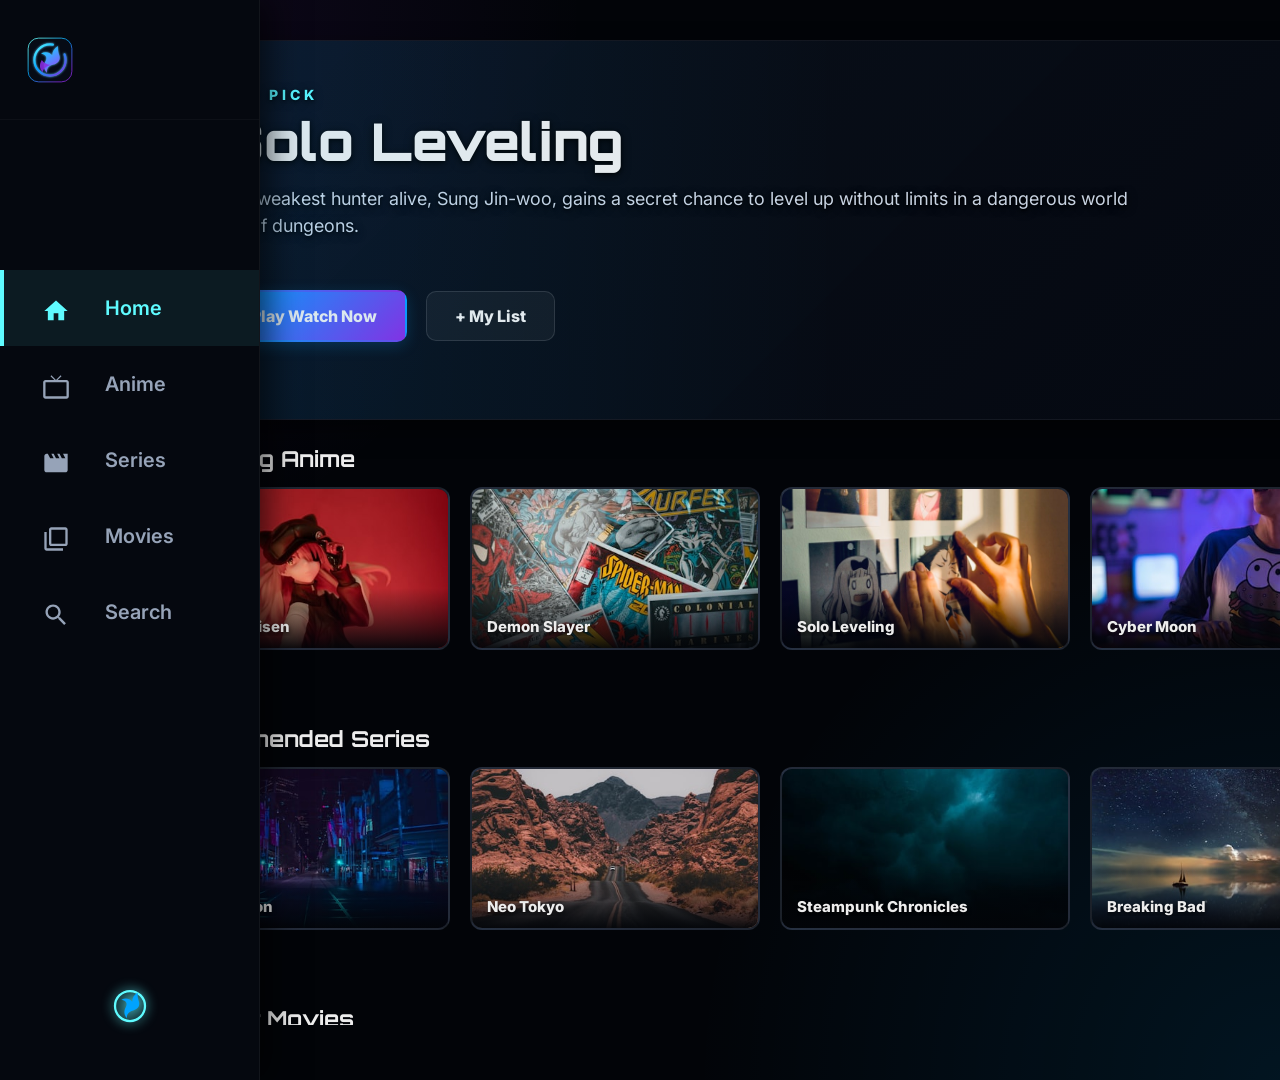
==== commit f0968cce: "Fix: Wrap video currentTime changes in try-catch to prevent DOMException INVALID_STATE_ERR and add W" ====
--- a/bravia/index.html
+++ b/bravia/index.html
@@ -5,7 +5,7 @@
   <title>Kura Streaming</title>
   <!-- Font imports with legacy browser support (Google Fonts) -->
   <link href="https://fonts.googleapis.com/css?family=Inter:400,600,800|Orbitron:700,900|Noto+Sans+JP:700&display=swap" rel="stylesheet" />
-  <link rel="stylesheet" href="css/style.css?v=5" />
+  <link rel="stylesheet" href="css/style.css?v=6" />
 </head>
 <body>
 
@@ -312,7 +312,7 @@
       return false;
     };
   </script>
-  <script src="js/keyboard.js?v=4"></script>
-  <script src="js/app.js?v=4"></script>
+  <script src="js/keyboard.js?v=5"></script>
+  <script src="js/app.js?v=5"></script>
 </body>
 </html>
--- a/bravia/css/style.css
+++ b/bravia/css/style.css
@@ -1114,12 +1114,16 @@
 .pip-container {
   width: 560px;
   height: 315px;
+  -webkit-border-radius: 16px;
+  -moz-border-radius: 16px;
   border-radius: 16px;
   overflow: hidden;
   position: relative;
   border: 2px solid rgba(255, 255, 255, 0.08);
   background-color: #000000;
   box-shadow: 0 10px 30px rgba(0,0,0,0.6);
+  /* Hack to force WebKit/Opera to clip accelerated video borders */
+  -webkit-mask-image: -webkit-radial-gradient(white, black);
 }
 
 .pip-container.focused {
@@ -1132,6 +1136,8 @@
   height: 100%;
   object-fit: cover;
   background-color: #000000;
+  -webkit-border-radius: 16px;
+  -moz-border-radius: 16px;
   border-radius: 16px;
 }
 
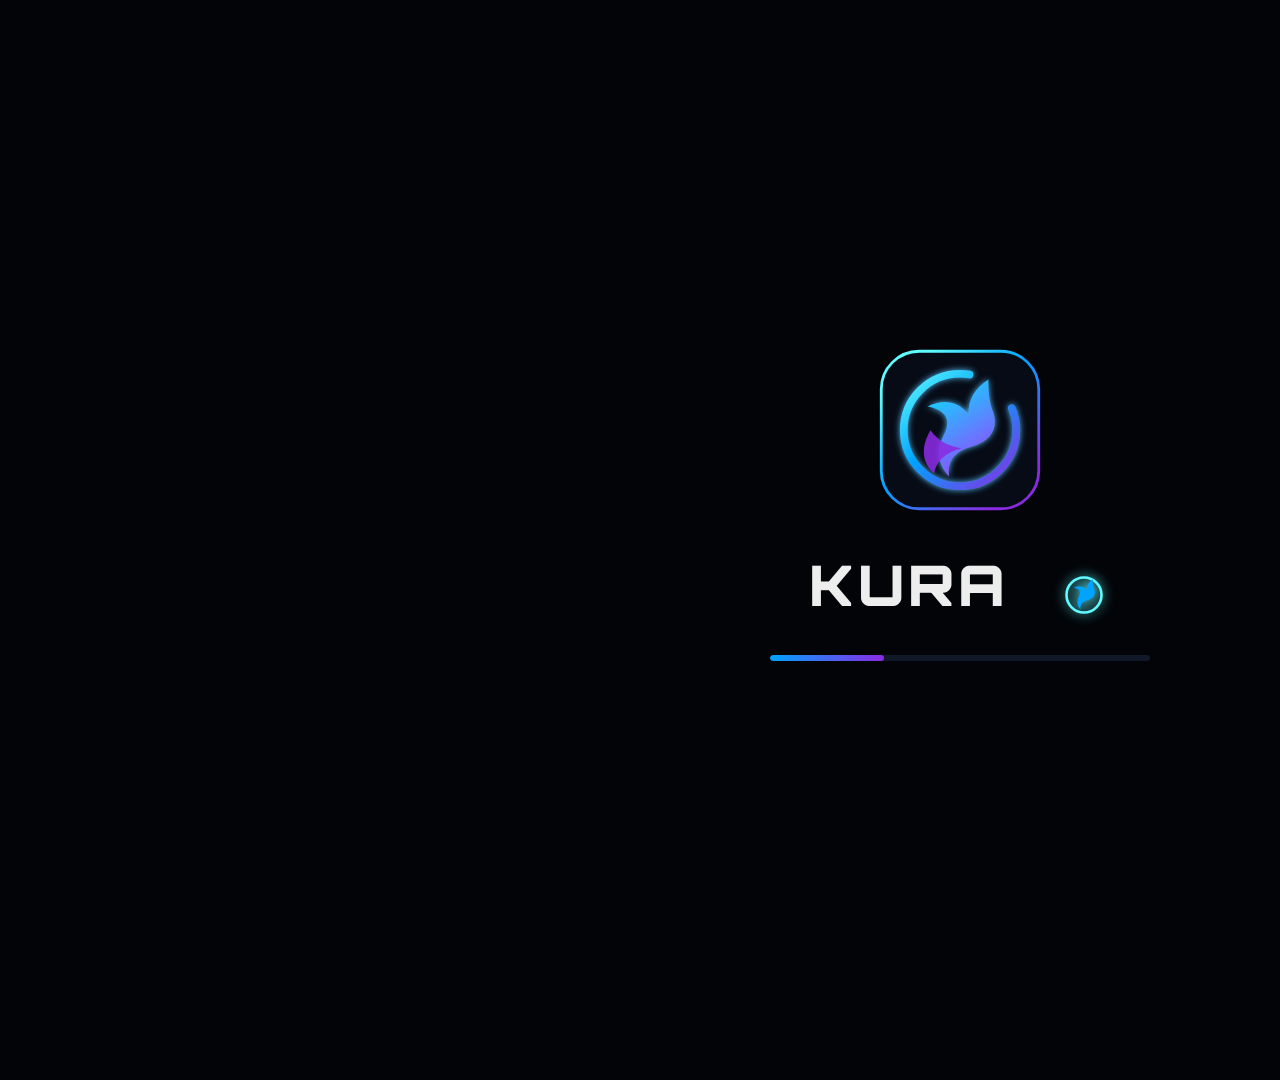
==== commit 9881889c: "Fix: Replace unicode icon with centered inline SVG Play button in details page PiP overlay" ====
--- a/bravia/index.html
+++ b/bravia/index.html
@@ -5,7 +5,7 @@
   <title>Kura Streaming</title>
   <!-- Font imports with legacy browser support (Google Fonts) -->
   <link href="https://fonts.googleapis.com/css?family=Inter:400,600,800|Orbitron:700,900|Noto+Sans+JP:700&display=swap" rel="stylesheet" />
-  <link rel="stylesheet" href="css/style.css?v=6" />
+  <link rel="stylesheet" href="css/style.css?v=7" />
 </head>
 <body>
 
@@ -118,7 +118,11 @@
               <source id="pipSource" src="" type="video/mp4" />
             </video>
             <div class="pip-overlay">
-              <span class="pip-icon">⛶</span>
+              <div class="pip-play-btn">
+                <svg viewBox="0 0 24 24">
+                  <path d="M8 5v14l11-7z"/>
+                </svg>
+              </div>
               <span class="pip-text">Press ENTER for Full Screen</span>
             </div>
           </div>
@@ -312,7 +316,7 @@
       return false;
     };
   </script>
-  <script src="js/keyboard.js?v=5"></script>
-  <script src="js/app.js?v=5"></script>
+  <script src="js/keyboard.js?v=6"></script>
+  <script src="js/app.js?v=6"></script>
 </body>
 </html>
--- a/bravia/css/style.css
+++ b/bravia/css/style.css
@@ -1143,22 +1143,44 @@
 
 .pip-overlay {
   position: absolute;
-  bottom: 0;
-  left: 0;
-  width: 100%;
-  height: 60px;
-  background: linear-gradient(to top, rgba(0, 0, 0, 0.9), transparent);
-  display: flex;
-  align-items: center;
-  justify-content: center;
-  color: #EDEDED;
-  font-size: 15px;
-  font-weight: 600;
+  top: 0;
+  left: 0;
+  width: 100%;
+  height: 100%;
+  background: rgba(0, 0, 0, 0.45);
+  text-align: center;
   pointer-events: none;
-}
-
-.pip-icon {
-  font-size: 20px;
-  margin-right: 8px;
-  color: #5FFBFF;
-}
+  box-sizing: border-box;
+}
+
+.pip-play-btn {
+  width: 70px;
+  height: 70px;
+  background: rgba(0, 163, 255, 0.85);
+  border: 3px solid #5FFBFF;
+  -webkit-border-radius: 35px;
+  -moz-border-radius: 35px;
+  border-radius: 35px;
+  margin: 95px auto 18px auto; /* Centered inside 315px height */
+  box-shadow: 0 0 18px rgba(95, 251, 255, 0.5);
+  position: relative;
+}
+
+.pip-play-btn svg {
+  width: 32px;
+  height: 32px;
+  fill: #FFFFFF;
+  margin-top: 17px;
+  margin-left: 21px; /* Visual center offset for play triangle */
+  display: block;
+}
+
+.pip-text {
+  display: block;
+  color: #EDEDED;
+  font-size: 16px;
+  font-weight: 800;
+  text-transform: uppercase;
+  letter-spacing: 1.5px;
+  text-shadow: 0 2px 5px rgba(0, 0, 0, 0.95);
+}
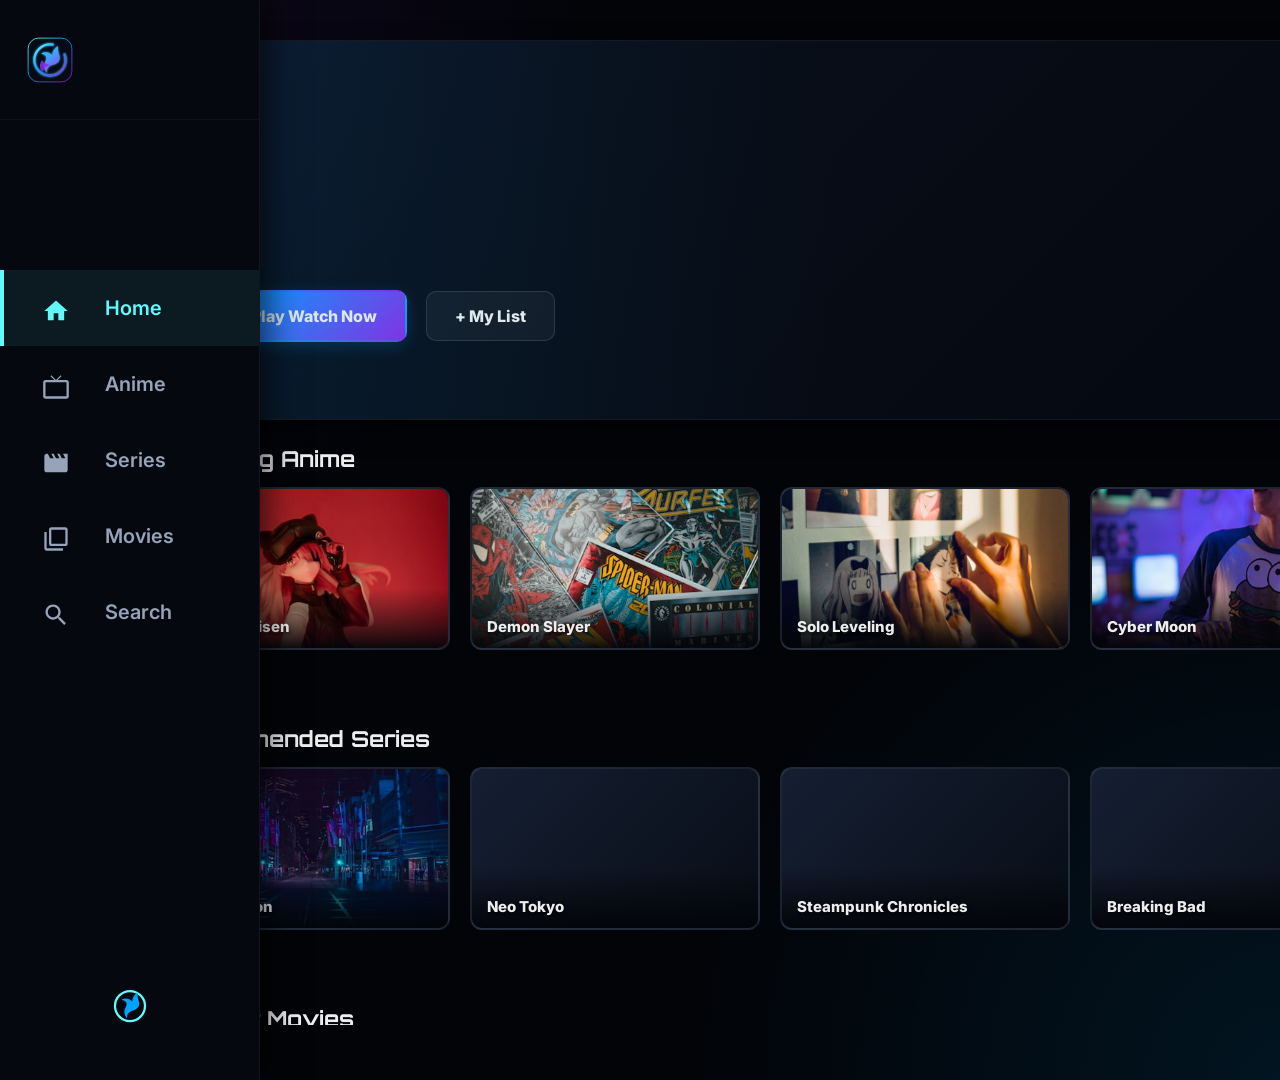
==== commit fdc43188: "perf: replace all getElementById with cached getEl across entire app.js" ====
--- a/bravia/index.html
+++ b/bravia/index.html
@@ -14,7 +14,7 @@
     <div class="splash-content">
       <img src="icons/kura-icon.svg" class="splash-logo" alt="Kura Logo" />
       <div class="splash-text">KURA <span class="splash-kanji" style="border:none;text-shadow:none;display:inline-block;vertical-align:middle;margin-left:10px;">
-        <svg viewBox="0 0 512 512" width="56" height="56" fill="none" style="display:inline-block;vertical-align:middle;filter:drop-shadow(0 0 6px #5FFBFF);">
+        <svg viewBox="0 0 512 512" width="56" height="56" fill="none" style="display:inline-block;vertical-align:middle;">
           <circle cx="256" cy="256" r="160" stroke="#5FFBFF" stroke-width="24"/>
           <path d="M337 112C298 137 279 170 280 211C252 174 208 166 164 189C216 199 233 226 209 272C189 309 191 354 225 388C218 344 242 316 290 303C343 288 366 250 350 205C340 177 336 149 337 112Z" fill="#00A3FF"/>
         </svg>
@@ -71,7 +71,7 @@
       </div>
     </div>
     <div class="sidebar-footer" style="padding: 10px 0;">
-      <svg viewBox="0 0 512 512" width="48" height="48" fill="none" style="display:block;margin:0 auto;filter:drop-shadow(0 0 6px #5FFBFF);">
+      <svg viewBox="0 0 512 512" width="48" height="48" fill="none" style="display:block;margin:0 auto;">
         <circle cx="256" cy="256" r="160" stroke="#5FFBFF" stroke-width="24"/>
         <path d="M337 112C298 137 279 170 280 211C252 174 208 166 164 189C216 199 233 226 209 272C189 309 191 354 225 388C218 344 242 316 290 303C343 288 366 250 350 205C340 177 336 149 337 112Z" fill="#00A3FF"/>
       </svg>
@@ -316,7 +316,7 @@
       return false;
     };
   </script>
-  <script src="js/keyboard.js?v=6"></script>
-  <script src="js/app.js?v=6"></script>
+  <script src="js/keyboard.js?v=7"></script>
+  <script src="js/app.js?v=7"></script>
 </body>
 </html>
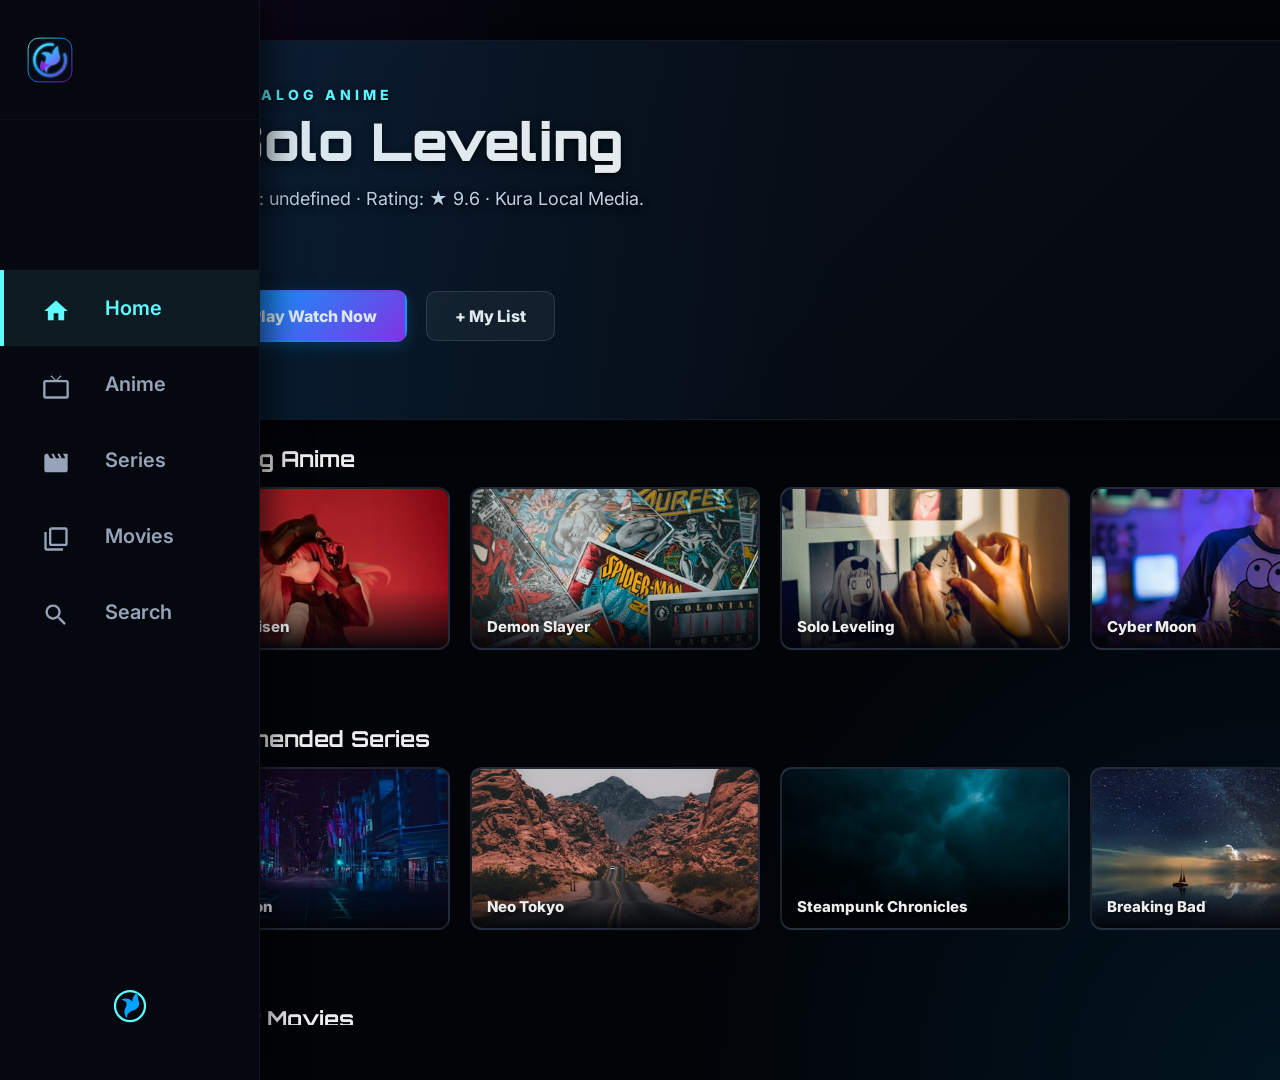
==== commit 9b204bd9: "fix: home grid vertical scroll, keyboard last row layout, search icon" ====
--- a/bravia/index.html
+++ b/bravia/index.html
@@ -5,7 +5,7 @@
   <title>Kura Streaming</title>
   <!-- Font imports with legacy browser support (Google Fonts) -->
   <link href="https://fonts.googleapis.com/css?family=Inter:400,600,800|Orbitron:700,900|Noto+Sans+JP:700&display=swap" rel="stylesheet" />
-  <link rel="stylesheet" href="css/style.css?v=7" />
+  <link rel="stylesheet" href="css/style.css?v=8" />
 </head>
 <body>
 
@@ -225,7 +225,7 @@
         <!-- Left Column: Search Field and Keyboard -->
         <div class="search-left-panel">
           <div class="search-input-box" id="search-box">
-            <span class="search-icon">⌕</span>
+            <span class="search-icon">S:</span>
             <div class="search-placeholder" id="search-input-text">Type to search...</div>
           </div>
 
@@ -316,7 +316,7 @@
       return false;
     };
   </script>
-  <script src="js/keyboard.js?v=7"></script>
-  <script src="js/app.js?v=7"></script>
+  <script src="js/keyboard.js?v=8"></script>
+  <script src="js/app.js?v=8"></script>
 </body>
 </html>
--- a/bravia/css/style.css
+++ b/bravia/css/style.css
@@ -482,8 +482,8 @@
   border-radius: 12px;
   margin-bottom: 30px;
   padding: 0 25px;
-  display: flex;
-  align-items: center;
+  display: block;
+  line-height: 70px;
 }
 
 .search-input-box.focused {
@@ -492,15 +492,21 @@
 }
 
 .search-icon {
-  font-size: 28px;
-  color: #96A3B8;
-  margin-right: 15px;
+  display: inline-block;
+  vertical-align: middle;
+  font-size: 22px;
+  font-weight: 700;
+  color: #5FFBFF;
+  margin-right: 12px;
+  letter-spacing: 1px;
 }
 
 .search-placeholder {
+  display: inline-block;
+  vertical-align: middle;
   font-size: 22px;
   color: #96A3B8;
-  width: 100%;
+  max-width: 580px;
   overflow: hidden;
   white-space: nowrap;
 }
@@ -513,11 +519,13 @@
 
 .keyboard-row {
   margin-bottom: 12px;
-  clear: both;
+  white-space: nowrap;
+  overflow: hidden;
 }
 
 .key {
-  float: left;
+  display: inline-block;
+  vertical-align: top;
   width: 56px;
   height: 56px;
   background-color: #0A0E17;
@@ -527,18 +535,19 @@
   font-weight: 800;
   text-align: center;
   line-height: 56px;
-  margin-right: 12px;
+  margin-right: 11px;
+  margin-bottom: 0;
   border-radius: 8px;
   cursor: pointer;
 }
 
 .key.space {
-  width: 260px;
+  width: 270px;
 }
 
 .key.backspace, .key.clear {
-  width: 124px;
-  font-size: 16px;
+  width: 140px;
+  font-size: 15px;
 }
 
 .key.focused {
@@ -584,9 +593,9 @@
   border: 1px solid rgba(255, 255, 255, 0.08);
   border-radius: 12px;
   margin-bottom: 15px;
-  padding: 12px 20px;
-  display: flex;
-  align-items: center;
+  padding: 15px 20px;
+  display: block;
+  overflow: hidden;
 }
 
 .result-item.focused {
@@ -595,6 +604,8 @@
 }
 
 .result-thumb {
+  display: inline-block;
+  vertical-align: middle;
   width: 140px;
   height: 80px;
   border-radius: 8px;
@@ -604,7 +615,9 @@
 }
 
 .result-info {
-  flex: 1;
+  display: inline-block;
+  vertical-align: middle;
+  width: 600px;
 }
 
 .result-title {
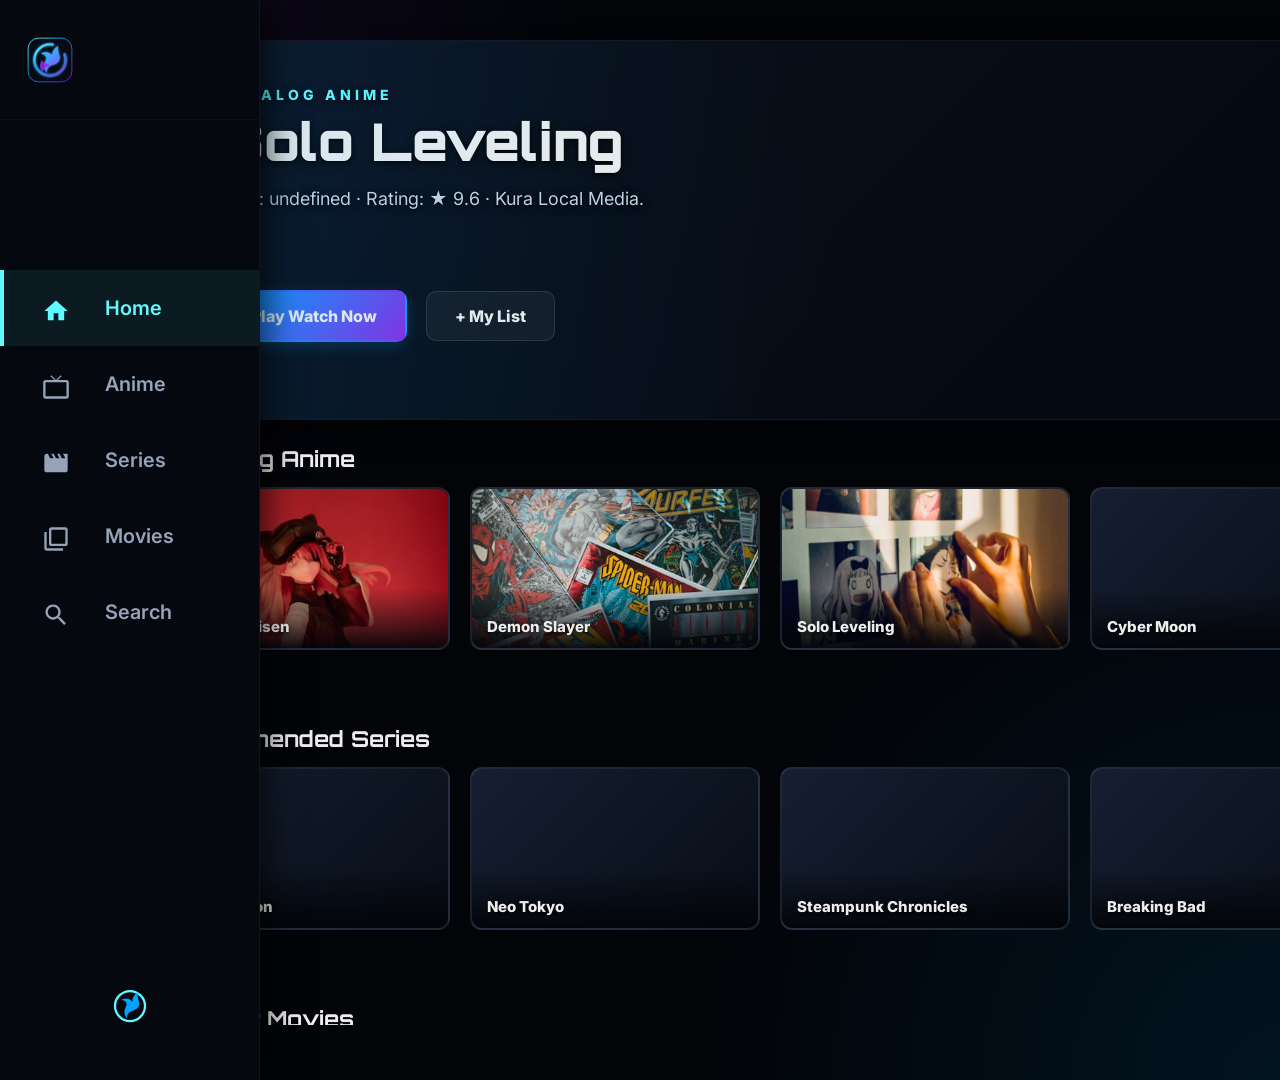
==== commit e28be377: "fix: keyboard last row alignment, rename BACKSPACE/DELETE, remove search icon" ====
--- a/bravia/index.html
+++ b/bravia/index.html
@@ -5,7 +5,7 @@
   <title>Kura Streaming</title>
   <!-- Font imports with legacy browser support (Google Fonts) -->
   <link href="https://fonts.googleapis.com/css?family=Inter:400,600,800|Orbitron:700,900|Noto+Sans+JP:700&display=swap" rel="stylesheet" />
-  <link rel="stylesheet" href="css/style.css?v=8" />
+  <link rel="stylesheet" href="css/style.css?v=9" />
 </head>
 <body>
 
@@ -225,8 +225,7 @@
         <!-- Left Column: Search Field and Keyboard -->
         <div class="search-left-panel">
           <div class="search-input-box" id="search-box">
-            <span class="search-icon">S:</span>
-            <div class="search-placeholder" id="search-input-text">Type to search...</div>
+            <div class="search-placeholder" id="search-input-text">Digite para buscar...</div>
           </div>
 
           <!-- Virtual Keyboard for Remote Control -->
@@ -316,7 +315,7 @@
       return false;
     };
   </script>
-  <script src="js/keyboard.js?v=8"></script>
-  <script src="js/app.js?v=8"></script>
+  <script src="js/keyboard.js?v=9"></script>
+  <script src="js/app.js?v=9"></script>
 </body>
 </html>
--- a/bravia/css/style.css
+++ b/bravia/css/style.css
@@ -502,13 +502,14 @@
 }
 
 .search-placeholder {
-  display: inline-block;
-  vertical-align: middle;
+  display: block;
   font-size: 22px;
   color: #96A3B8;
-  max-width: 580px;
+  width: 100%;
+  line-height: 66px;
   overflow: hidden;
   white-space: nowrap;
+  padding-left: 8px;
 }
 
 /* Teclado */
@@ -542,12 +543,17 @@
 }
 
 .key.space {
-  width: 270px;
-}
-
-.key.backspace, .key.clear {
-  width: 140px;
-  font-size: 15px;
+  width: 109px;
+}
+
+.key.backspace {
+  width: 130px;
+  font-size: 14px;
+}
+
+.key.clear {
+  width: 130px;
+  font-size: 14px;
 }
 
 .key.focused {
